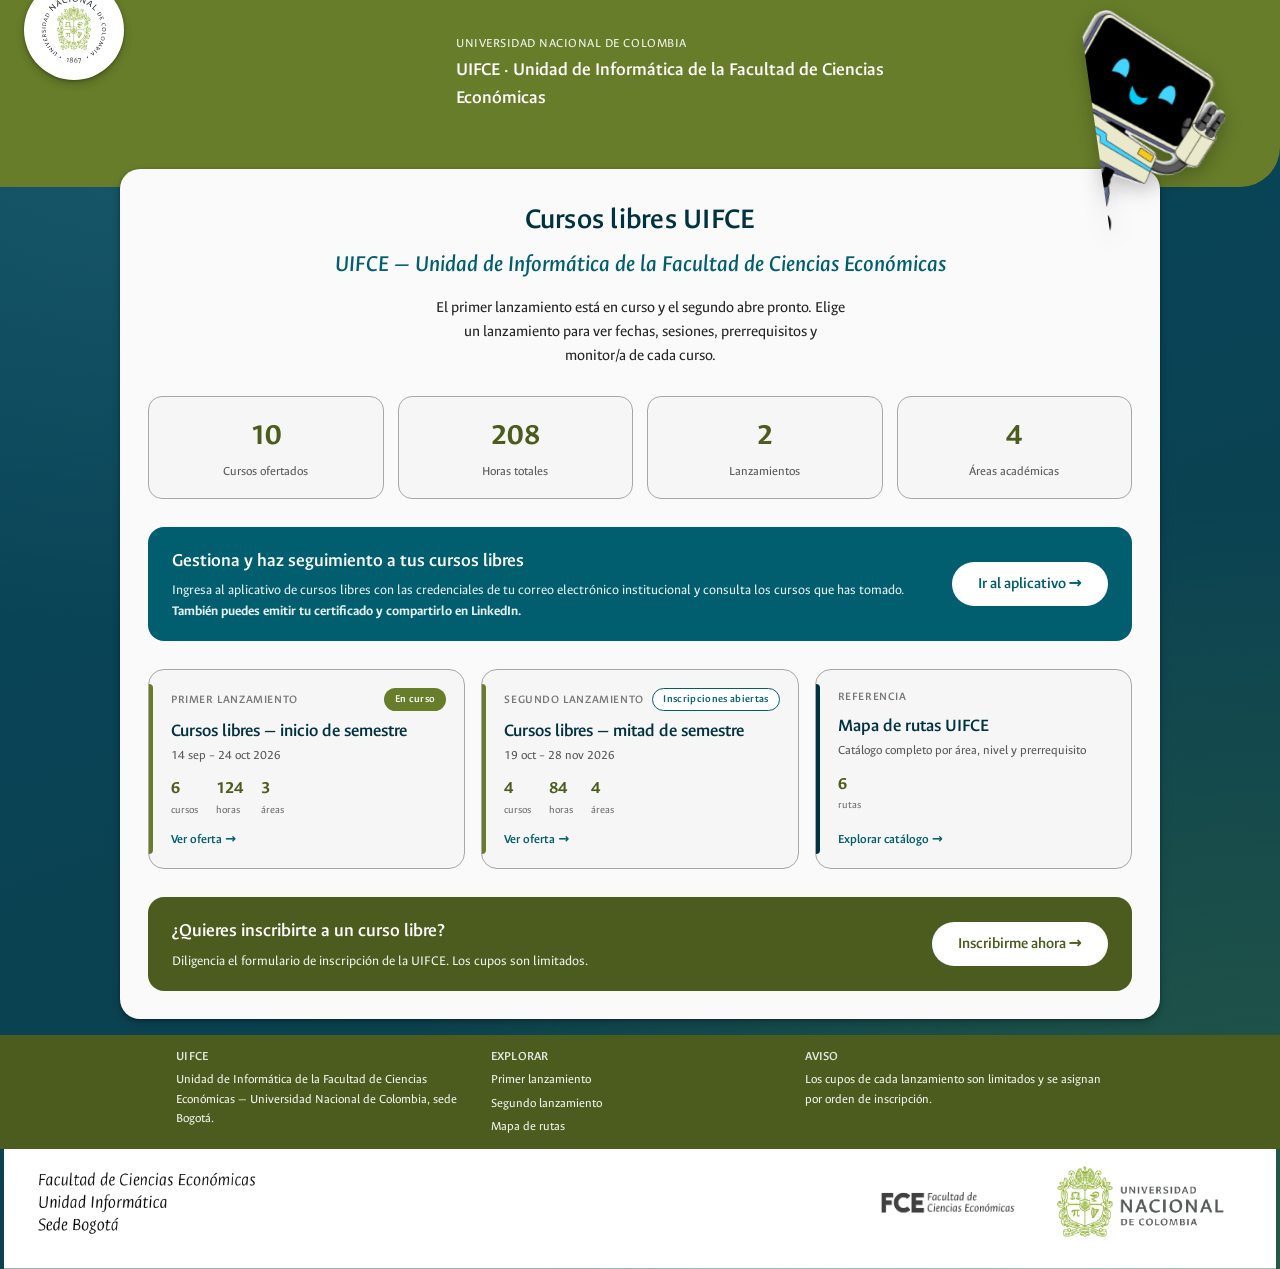
==== index.html @ c72f0cab "Update second launch, add enrollment and app cards, mark first launch in progress - Second launch no" ====
<!DOCTYPE html>
<html lang="es">
<head>
<meta charset="UTF-8">
<meta name="viewport" content="width=device-width, initial-scale=1.0">
<title>Cursos Libres UIFCE</title>
<link rel="preconnect" href="https://fonts.googleapis.com">
<link href="https://fonts.googleapis.com/css2?family=Ancizar+Sans:ital,wght@0,300..700;1,300..700&display=swap" rel="stylesheet">
<link rel="stylesheet" href="acceso.css">
</head>
<body>

<div class="screen">

  <div class="bg-photo" aria-hidden="true"></div>

  <img class="mascot" src="assets/uifcito.png" alt="Uifcito, la mascota de la UIFCE, saludando">

  <div class="header-zone">
    <div class="badge-circle">
      <img src="assets/escudo-unal.png" alt="Escudo de la Universidad Nacional de Colombia">
    </div>
    <header class="header-curve">
      <div class="header-curve-inner">
        <p class="header-kicker">Universidad Nacional de Colombia</p>
        <p class="header-name">UIFCE · Unidad de Informática de la Facultad de Ciencias Económicas</p>
      </div>
    </header>
  </div>

  <main class="card-wrap">
    <section class="card hub-card">

      <div class="hub-intro">
        <h1>Cursos libres UIFCE</h1>
        <p class="subtitle">UIFCE — Unidad de Informática de la Facultad de Ciencias Económicas</p>
        <p class="body-text">
          El primer lanzamiento está en curso y el segundo abre pronto. Elige un lanzamiento para ver
          fechas, sesiones, prerrequisitos y monitor/a de cada curso.
        </p>
      </div>

      <section class="stats-grid" aria-label="Resumen del semestre">
        <div class="stat-tile">
          <span class="n">10</span>
          <span class="l">Cursos ofertados</span>
        </div>
        <div class="stat-tile">
          <span class="n">208</span>
          <span class="l">Horas totales</span>
        </div>
        <div class="stat-tile">
          <span class="n">2</span>
          <span class="l">Lanzamientos</span>
        </div>
        <div class="stat-tile">
          <span class="n">4</span>
          <span class="l">Áreas académicas</span>
        </div>
      </section>

      <aside class="enroll-card app-card" aria-label="Aplicativo de cursos libres">
          <div class="enroll-text">
            <h3>Gestiona y haz seguimiento a tus cursos libres</h3>
            <p>Ingresa al aplicativo de cursos libres con las credenciales de tu correo electrónico institucional y consulta los cursos que has tomado. <strong>También puedes emitir tu certificado y compartirlo en LinkedIn.</strong></p>
          </div>
          <a class="btn-enroll" href="https://fce.unal.edu.co/cursos-libres-uifce/" target="_blank" rel="noopener">Ir al aplicativo →</a>
        </aside>

      <section class="launch-grid" aria-label="Lanzamientos disponibles">

        <a class="launch-card" href="lanzamiento-primer.html">
          <div class="launch-top"><p class="launch-eyebrow">Primer lanzamiento</p><span class="status-pill live">En curso</span></div>
          <h3>Cursos libres — inicio de semestre</h3>
          <p class="launch-dates">14 sep – 24 oct 2026</p>
          <div class="launch-stats">
            <div><span class="n">6</span><span class="l">cursos</span></div>
            <div><span class="n">124</span><span class="l">horas</span></div>
            <div><span class="n">3</span><span class="l">áreas</span></div>
          </div>
          <span class="launch-cta">Ver oferta →</span>
        </a>

        <a class="launch-card" href="lanzamiento-segundo.html">
          <div class="launch-top"><p class="launch-eyebrow">Segundo lanzamiento</p><span class="status-pill open">Inscripciones abiertas</span></div>
          <h3>Cursos libres — mitad de semestre</h3>
          <p class="launch-dates">19 oct – 28 nov 2026</p>
          <div class="launch-stats">
            <div><span class="n">4</span><span class="l">cursos</span></div>
            <div><span class="n">84</span><span class="l">horas</span></div>
            <div><span class="n">4</span><span class="l">áreas</span></div>
          </div>
          <span class="launch-cta">Ver oferta →</span>
        </a>

        <!-- Oculto temporalmente: lanzamiento especial
        <a class="launch-card special" href="lanzamiento-especial.html">
          <p class="launch-eyebrow">Lanzamiento especial</p>
          <h3>Cupos adicionales de Business Intelligence</h3>
          <p class="launch-dates">26 oct – 28 nov 2026</p>
          <div class="launch-stats">
            <div><span class="n">2</span><span class="l">cursos</span></div>
            <div><span class="n">40</span><span class="l">horas</span></div>
            <div><span class="n">1</span><span class="l">área</span></div>
          </div>
          <span class="launch-cta">Ver oferta →</span>
        </a>
        -->

        <a class="launch-card map" href="mapa-rutas.html">
          <p class="launch-eyebrow">Referencia</p>
          <h3>Mapa de rutas UIFCE</h3>
          <p class="launch-dates">Catálogo completo por área, nivel y prerrequisito</p>
          <div class="launch-stats">
            <div><span class="n">6</span><span class="l">rutas</span></div>
          </div>
          <span class="launch-cta">Explorar catálogo →</span>
        </a>

      </section>

      <aside class="enroll-card" aria-label="Inscripción">
          <div class="enroll-text">
            <h3>¿Quieres inscribirte a un curso libre?</h3>
            <p>Diligencia el formulario de inscripción de la UIFCE. Los cupos son limitados.</p>
          </div>
          <a class="btn-enroll" href="https://forms.gle/vDLeweiAX36GD1ck7" target="_blank" rel="noopener">Inscribirme ahora →</a>
        </aside>

    </section>
  </main>

  <footer class="footer-login">
    <div class="footer-inner">
      <div>
        <h3>UIFCE</h3>
        <p>Unidad de Informática de la Facultad de Ciencias Económicas — Universidad Nacional de Colombia, sede Bogotá.</p>
      </div>
      <div>
        <h3>Explorar</h3>
        <ul>
          <li><a href="lanzamiento-primer.html">Primer lanzamiento</a></li>
          <li><a href="lanzamiento-segundo.html">Segundo lanzamiento</a></li>
          <!-- <li><a href="lanzamiento-especial.html">Lanzamiento especial</a></li> -->
          <li><a href="mapa-rutas.html">Mapa de rutas</a></li>
        </ul>
      </div>
      <div>
        <h3>Aviso</h3>
        <p>Los cupos de cada lanzamiento son limitados y se asignan por orden de inscripción.</p>
      </div>
    </div>
  </footer>

  <img class="banner-institucional" src="assets/banner-institucional.svg" alt="UIFCE — Unidad de Informática, Facultad de Ciencias Económicas, Universidad Nacional de Colombia, sede Bogotá">

</div>

</body>
</html>
---- acceso.css ----
/* ============================================================
   UIFCE · Cursos Libres — pantalla de acceso
   Sistema de tokens propio de esta pantalla (deliberadamente
   distinto del resto del sitio): réplica fiel de un lenguaje
   visual de login/landing institucional — olive + teal, tarjeta
   flotante, header curvo, insignia circular, botón píldora.
   ============================================================ */

:root {
  /* Paleta */
  --brand-olive: #677d29;
  --brand-olive-deep: #4c5c1e;
  --text-title: #003241;
  --text-subtitle: #005e6f;
  --overlay-tint: #00566f80;
  --surface-card: #fafafa;
  --surface-page: #f6f6f6;
  --border-muted: #a7a7a7;
  --text-body: #262626;

  /* Semánticos (estado, no marca) */
  --success-1: #19784b;
  --success-2: #36b377;
  --warning-1: #d49d00;
  --warning-2: #f2bf2e;
  --error-1: #aa0c00;
  --error-2: #ff1200;
  --info-1: #016d84;
  --info-2: #2bb4cb;

  --font-brand: "Ancizar Sans", "Inter", system-ui, -apple-system, "Segoe UI", sans-serif;
  --shadow-card: 0 1px 3px rgba(0, 0, 0, 0.3), 0 4px 10px rgba(0, 0, 0, 0.2);
}

* { box-sizing: border-box; }

html, body {
  margin: 0;
  min-height: 100%;
  background: var(--surface-page);
  color: var(--text-body);
  font-family: var(--font-brand);
  font-size: 16px;
  font-weight: 400;
  line-height: 1.5;
}

a { color: var(--text-subtitle); }

:focus-visible {
  outline: 2px solid var(--brand-olive);
  outline-offset: 2px;
}

/* ============================================================
   Lienzo de pantalla completa
   ============================================================ */

.screen {
  position: relative;
  min-height: 100vh;
  display: flex;
  flex-direction: column;
  overflow-x: hidden;
}

/* Fondo fotográfico + overlay de color al 50% de alpha.
   Sustituye por una imagen real de campus con:
   background-image: linear-gradient(var(--overlay-tint), var(--overlay-tint)), url("tu-foto.jpg");
   Mientras tanto, un degradado en la misma paleta simula la
   atmósfera sin usar una fotografía de origen desconocido. */
.bg-photo {
  position: absolute;
  inset: 0;
  z-index: 0;
  background-image:
    linear-gradient(var(--overlay-tint), var(--overlay-tint)),
    radial-gradient(120% 90% at 15% 0%, #3a5f6b 0%, transparent 55%),
    radial-gradient(120% 100% at 100% 100%, var(--brand-olive-deep) 0%, transparent 60%),
    linear-gradient(160deg, #0d3b47 0%, #14303a 45%, #1c2b22 100%);
}

/* ============================================================
   Header curvo
   ============================================================ */

.header-zone {
  position: relative;
  z-index: 1;
}

.header-curve {
  background: var(--brand-olive);
  border-radius: 0 0 40px 0;
  padding: 34px 24px 74px;
  margin-bottom: -34px;
}

.header-curve-inner {
  max-width: 600px;
  margin: 0 auto;
  padding-left: 116px;
}

.header-kicker {
  margin: 0;
  color: #fff;
  font-size: 13px;
  font-weight: 400;
  letter-spacing: 0.04em;
  text-transform: uppercase;
  opacity: 0.9;
}

.header-name {
  margin: 2px 0 0;
  color: #fff;
  font-size: 19px;
  font-weight: 600;
}

.badge-circle {
  position: absolute;
  top: -20px;
  left: 24px;
  z-index: 3;
  width: 100px;
  height: 100px;
  background: #fff;
  border-radius: 50%;
  box-shadow: var(--shadow-card);
  display: flex;
  align-items: center;
  justify-content: center;
}

.badge-circle img {
  width: 76px;
  height: 76px;
  object-fit: contain;
}

/* ============================================================
   Tarjeta central
   ============================================================ */

.card-wrap {
  position: relative;
  z-index: 2;
  flex: 1;
  display: flex;
  align-items: center;
  justify-content: center;
  padding: 16px;
}

.card-stage {
  position: relative;
  width: 100%;
  display: flex;
  justify-content: center;
}

/* Uifcito, la mascota de la UIFCE: saluda anclada al borde derecho
   de la franja superior, fuera de la tarjeta, para no tapar
   información. Se posiciona respecto a .screen (no al viewport),
   así que se desplaza junto con la página en vez de quedar fija
   sobre el contenido al hacer scroll. Solo aparece cuando hay
   espacio de sobra a los lados (escritorio amplio); en
   tablet/móvil, donde la tarjeta ocupa casi todo el ancho, se
   oculta por completo. */
.mascot {
  display: none;
}

@media (min-width: 1024px) {
  .mascot {
    display: block;
    position: absolute;
    top: 4px;
    right: 28px;
    z-index: 3;
    width: 110px;
    height: auto;
    transform: rotate(-8deg);
    filter: drop-shadow(0 6px 10px rgba(0, 0, 0, 0.25));
  }
}

@media (min-width: 1280px) {
  .mascot {
    right: 56px;
    width: 130px;
  }
}

.card {
  width: 100%;
  max-width: 600px;
  background: var(--surface-card);
  border-radius: 20px;
  box-shadow: var(--shadow-card);
  padding: 20px;
  display: flex;
  flex-direction: column;
  align-items: center;
  gap: 12px;
  text-align: center;
}

@media (min-width: 640px) {
  .card { padding: 28px; }
}

.card h1 {
  margin: 0;
  font-size: 30px;
  font-weight: 600;
  letter-spacing: 0.25px;
  color: var(--text-title);
  text-wrap: balance;
}

.card .subtitle {
  margin: -6px 0 0;
  font-size: 24px;
  font-weight: 500;
  font-style: italic;
  color: var(--text-subtitle);
  text-wrap: balance;
}

.card p.body-text {
  margin: 4px 0 0;
  max-width: 46ch;
  font-size: 16px;
  font-weight: 400;
  line-height: 1.5;
  color: var(--text-body);
}

/* ============================================================
   Tarjeta ancha del hub (index) — mismos tokens, más contenido
   ============================================================ */

.card.hub-card {
  max-width: 1040px;
  align-items: stretch;
  gap: 28px;
}

.hub-intro {
  display: flex;
  flex-direction: column;
  align-items: center;
  gap: 10px;
  text-align: center;
}

.stats-grid {
  display: grid;
  grid-template-columns: repeat(4, 1fr);
  gap: 14px;
}

.stat-tile {
  background: var(--surface-page);
  border: 1px solid var(--border-muted);
  border-radius: 14px;
  padding: 16px;
  display: flex;
  flex-direction: column;
  gap: 4px;
}

.stat-tile .n {
  font-size: 1.9rem;
  font-weight: 700;
  letter-spacing: -0.01em;
  color: var(--brand-olive-deep);
}

.stat-tile .l {
  font-size: 13px;
  color: var(--text-body);
  opacity: 0.75;
}

.launch-grid {
  display: grid;
  grid-template-columns: repeat(auto-fit, minmax(230px, 1fr));
  gap: 16px;
}

.launch-card {
  position: relative;
  background: var(--surface-page);
  border: 1px solid var(--border-muted);
  border-radius: 16px;
  padding: 18px 18px 18px 22px;
  display: flex;
  flex-direction: column;
  gap: 8px;
  text-align: left;
  text-decoration: none;
  color: var(--text-body);
  transition: transform 0.15s ease, box-shadow 0.15s ease, border-color 0.15s ease;
}

.launch-card::before {
  content: '';
  position: absolute;
  left: 0;
  top: 14px;
  bottom: 14px;
  width: 4px;
  border-radius: 0 4px 4px 0;
  background: var(--brand-olive);
}

.launch-card.special::before { background: var(--text-subtitle); }
.launch-card.map::before     { background: var(--text-title); }

.launch-card:hover {
  transform: translateY(-2px);
  border-color: var(--brand-olive);
  box-shadow: var(--shadow-card);
}

.launch-card:active {
  transform: translateY(0) scale(0.99);
}

.launch-eyebrow {
  margin: 0;
  font-size: 12px;
  font-weight: 600;
  text-transform: uppercase;
  letter-spacing: 0.05em;
  color: var(--text-body);
  opacity: 0.6;
}

.launch-card h3 {
  margin: 0;
  font-size: 1.15rem;
  font-weight: 600;
  color: var(--text-title);
  line-height: 1.25;
}

.launch-dates {
  margin: -4px 0 0;
  font-size: 13px;
  color: var(--text-body);
  opacity: 0.75;
}

.launch-stats {
  display: flex;
  gap: 18px;
  margin-top: 2px;
}

.launch-stats div {
  display: flex;
  flex-direction: column;
}

.launch-stats .n {
  font-weight: 700;
  font-size: 1.1rem;
  color: var(--brand-olive-deep);
}

.launch-stats .l {
  font-size: 11px;
  color: var(--text-body);
  opacity: 0.65;
}

.launch-cta {
  margin-top: auto;
  padding-top: 4px;
  font-size: 13px;
  font-weight: 600;
  color: var(--text-subtitle);
}

@media (max-width: 640px) {
  .stats-grid { grid-template-columns: repeat(2, 1fr); }
}

/* ============================================================
   Checkbox de términos
   ============================================================ */

.consent {
  width: 100%;
  margin-top: 6px;
  display: flex;
  align-items: flex-start;
  gap: 8px;
  text-align: left;
}

.consent input[type="checkbox"] {
  margin-top: 3px;
  width: 16px;
  height: 16px;
  flex: 0 0 auto;
  accent-color: var(--brand-olive);
}

.consent label {
  font-size: 13px;
  color: var(--text-body);
}

.consent a {
  color: var(--text-subtitle);
  text-decoration: underline;
}

/* ============================================================
   Botón principal (píldora)
   ============================================================ */

.btn-pill {
  margin-top: 4px;
  height: 44px;
  padding: 0 26px;
  display: inline-flex;
  align-items: center;
  justify-content: center;
  gap: 8px;
  background: #fff;
  border: 0.8px solid var(--border-muted);
  border-radius: 999px;
  color: var(--text-body);
  font-family: var(--font-brand);
  font-size: 16px;
  font-weight: 500;
  cursor: pointer;
  transition: border-color 0.15s ease, opacity 0.15s ease, transform 0.1s ease;
}

.btn-pill:hover:not(:disabled) {
  border-color: var(--brand-olive);
}

.btn-pill:active:not(:disabled) {
  transform: scale(0.98);
}

.btn-pill:disabled {
  opacity: 0.5;
  cursor: not-allowed;
}

.btn-pill svg {
  width: 18px;
  height: 18px;
  flex: 0 0 auto;
}

/* ============================================================
   Footer
   ============================================================ */

.footer-login {
  position: relative;
  z-index: 1;
  margin-top: auto;
  background: var(--brand-olive-deep);
  color: #fff;
}

.footer-inner {
  max-width: 960px;
  margin: 0 auto;
  padding: 12px 16px;
  display: grid;
  grid-template-columns: repeat(3, 1fr);
  gap: 16px;
  font-size: 13px;
  font-weight: 400;
}

.footer-inner h3 {
  margin: 0 0 4px;
  font-size: 13px;
  font-weight: 600;
  letter-spacing: 0.02em;
  text-transform: uppercase;
  opacity: 0.85;
}

.footer-inner p,
.footer-inner ul {
  margin: 0;
  opacity: 0.92;
}

.footer-inner ul {
  list-style: none;
  padding: 0;
  display: flex;
  flex-direction: column;
  gap: 4px;
}

.footer-inner a {
  color: #fff;
  text-decoration: none;
}

.footer-inner a:hover {
  text-decoration: underline;
}

/* ============================================================
   Banner institucional
   ============================================================ */

.banner-institucional {
  position: relative;
  z-index: 1;
  display: block;
  width: 100%;
  height: auto;
}

/* ============================================================
   Enlace de regreso
   ============================================================ */

.back-link {
  align-self: flex-start;
  margin: 0;
  font-size: 13px;
}

.back-link a {
  color: var(--text-subtitle);
  text-decoration: none;
  font-weight: 500;
}

.back-link a:hover {
  text-decoration: underline;
}

/* ============================================================
   Filtros (páginas de catálogo)
   ============================================================ */

.toolbar {
  display: flex;
  flex-wrap: wrap;
  gap: 10px;
  width: 100%;
}

.toolbar input[type="search"],
.toolbar select {
  font-family: var(--font-brand);
  font-size: 14px;
  height: 40px;
  padding: 0 14px;
  border: 1px solid var(--border-muted);
  border-radius: 10px;
  background: #fff;
  color: var(--text-body);
}

.toolbar input[type="search"] {
  flex: 1 1 220px;
}

.toolbar select {
  flex: 0 1 190px;
}

.toggle {
  display: flex;
  align-items: center;
  gap: 8px;
  font-size: 13px;
  color: var(--text-body);
  padding: 0 6px;
}

.toggle input {
  width: 16px;
  height: 16px;
  accent-color: var(--brand-olive);
}

.result-count {
  margin: 0;
  width: 100%;
  font-size: 13px;
  color: var(--text-body);
  opacity: 0.7;
}

/* ============================================================
   Cuadrícula de cursos
   ============================================================ */

.course-grid {
  display: grid;
  grid-template-columns: repeat(auto-fill, minmax(280px, 1fr));
  gap: 16px;
  width: 100%;
}

.course-card {
  position: relative;
  background: var(--surface-page);
  border: 1px solid var(--border-muted);
  border-radius: 16px;
  padding: 18px 18px 18px 22px;
  display: flex;
  flex-direction: column;
  gap: 10px;
  text-align: left;
}

.course-card::before {
  content: '';
  position: absolute;
  left: 0;
  top: 14px;
  bottom: 14px;
  width: 4px;
  border-radius: 0 4px 4px 0;
  background: var(--brand-olive);
}

.course-card[data-area="Programación y Ciencia de Datos"]::before { background: var(--error-1); }
.course-card[data-area="Sistemas Empresariales y Contables"]::before { background: var(--info-1); }
.course-card[data-area="Base de Datos"]::before { background: var(--warning-1); }

.card-eyebrow {
  margin: 0;
  display: flex;
  flex-wrap: wrap;
  gap: 6px;
  align-items: center;
}

.area-tag,
.level-tag {
  display: inline-flex;
  align-items: center;
  font-size: 11px;
  font-weight: 600;
  letter-spacing: 0.01em;
  padding: 3px 10px;
  border-radius: 999px;
  border: 1px solid transparent;
}

.area-tag {
  background: var(--brand-olive);
  color: #fff;
}

.area-prog { background: var(--error-1); color: #fff; }
.area-sys  { background: var(--info-1); color: #fff; }
.area-db   { background: var(--warning-1); color: var(--text-body); }

.level-tag {
  color: var(--text-body);
  opacity: 0.75;
  border-color: var(--border-muted);
  background: transparent;
}

.card-title {
  margin: 0;
  font-size: 1.15rem;
  font-weight: 600;
  color: var(--text-title);
  line-height: 1.3;
}

.card-mode {
  margin: -6px 0 0;
  font-size: 13px;
  color: var(--text-body);
  opacity: 0.65;
  min-height: 1.1em;
}

.card-code {
  align-self: flex-start;
  font-size: 12px;
  font-weight: 600;
  background: transparent;
  border: 1px solid var(--border-muted);
  padding: 2px 9px;
  border-radius: 999px;
  color: var(--text-body);
  opacity: 0.8;
}

.card-meta {
  margin: 4px 0 0;
  padding-top: 12px;
  border-top: 1px solid var(--border-muted);
  display: flex;
  flex-direction: column;
  gap: 7px;
}

.card-meta > div {
  display: flex;
  justify-content: space-between;
  gap: 12px;
  font-size: 13px;
}

.card-meta dt {
  color: var(--text-body);
  opacity: 0.6;
  font-size: 11px;
  text-transform: uppercase;
  letter-spacing: 0.03em;
  flex: 0 0 auto;
  padding-top: 1px;
}

.card-meta dd {
  margin: 0;
  text-align: right;
  font-weight: 500;
  color: var(--text-body);
}

.card-meta dd.mono {
  font-variant-numeric: tabular-nums;
}

.card-meta .meta-stack {
  flex-direction: column;
  align-items: flex-start;
  gap: 4px;
}

.card-meta .meta-stack dd {
  text-align: left;
}

.no-results {
  width: 100%;
  margin: 0;
  padding: 24px;
  text-align: center;
  color: var(--text-body);
  opacity: 0.75;
  background: var(--surface-page);
  border: 1px solid var(--border-muted);
  border-radius: 16px;
}

/* ============================================================
   Mapa de rutas
   ============================================================ */

.track-grid {
  display: grid;
  grid-template-columns: repeat(auto-fit, minmax(260px, 1fr));
  gap: 16px;
  width: 100%;
}

.track {
  background: var(--surface-page);
  border: 1px solid var(--border-muted);
  border-radius: 16px;
  padding: 16px 18px;
  text-align: left;
}

.track-name {
  font-weight: 700;
  font-size: 14px;
  color: var(--text-title);
  margin: 0 0 12px;
  padding-bottom: 10px;
  border-bottom: 2px solid var(--border-muted);
}

.track-bi    { border-bottom-color: var(--brand-olive); }
.track-prog  { border-bottom-color: var(--error-1); }
.track-sys   { border-bottom-color: var(--info-1); }
.track-db    { border-bottom-color: var(--warning-1); }
.track-other { border-bottom-color: var(--border-muted); }

.track-levels {
  display: flex;
  flex-direction: column;
  gap: 10px;
}

.track-level-label {
  display: block;
  font-size: 11px;
  text-transform: uppercase;
  letter-spacing: 0.05em;
  color: var(--text-body);
  opacity: 0.6;
  margin-bottom: 3px;
}

.track-level ul {
  margin: 0;
  padding: 0;
  list-style: none;
  display: flex;
  flex-direction: column;
  gap: 3px;
}

.track-level li {
  font-size: 13px;
  color: var(--text-body);
}

.track-empty {
  opacity: 0.5;
}

.map-note {
  margin: 0;
  width: 100%;
  font-size: 13px;
  color: var(--text-body);
  opacity: 0.75;
  text-align: left;
}

/* ============================================================
   Responsive
   ============================================================ */

@media (max-width: 640px) {
  .footer-inner {
    grid-template-columns: 1fr;
  }

  .header-curve-inner {
    padding-left: 0;
    padding-top: 56px;
  }
}

/* ============================================================
   Estado de lanzamiento y tarjeta de inscripción
   ============================================================ */

.launch-top {
  display: flex;
  align-items: center;
  justify-content: space-between;
  gap: 8px;
}

.status-pill {
  display: inline-block;
  padding: 2px 10px;
  border-radius: 999px;
  font-size: 11px;
  font-weight: 600;
  letter-spacing: 0.03em;
  white-space: nowrap;
  border: 1px solid transparent;
}

.status-pill.live {
  background: var(--brand-olive);
  color: #fff;
}

.status-pill.open {
  background: #fff;
  color: var(--text-subtitle);
  border-color: var(--text-subtitle);
}

.hub-intro .status-pill {
  margin-top: 4px;
  font-size: 12px;
  padding: 3px 12px;
}

.enroll-card {
  width: 100%;
  display: flex;
  align-items: center;
  justify-content: space-between;
  flex-wrap: wrap;
  gap: 16px;
  padding: 20px 24px;
  border-radius: 16px;
  background: var(--brand-olive-deep);
  color: #fff;
  text-align: left;
}

.enroll-card .enroll-text {
  flex: 1 1 280px;
}

.enroll-card h3 {
  margin: 0 0 4px;
  font-size: 1.2rem;
  font-weight: 600;
  color: #fff;
}

.enroll-card p {
  margin: 0;
  font-size: 14px;
  opacity: 0.9;
}

.btn-enroll {
  height: 44px;
  padding: 0 26px;
  display: inline-flex;
  align-items: center;
  justify-content: center;
  background: #fff;
  border-radius: 999px;
  color: var(--brand-olive-deep);
  font-size: 16px;
  font-weight: 600;
  text-decoration: none;
  transition: transform 0.1s ease, box-shadow 0.15s ease;
}

.btn-enroll:hover {
  box-shadow: 0 2px 10px rgba(0, 0, 0, 0.25);
}

.btn-enroll:active {
  transform: scale(0.98);
}

.btn-enroll:focus-visible {
  outline: 2px solid #fff;
  outline-offset: 3px;
}

.new-tag {
  display: inline-flex;
  align-items: center;
  font-size: 11px;
  font-weight: 700;
  letter-spacing: 0.02em;
  padding: 3px 10px;
  border-radius: 999px;
  background: var(--brand-olive-deep);
  color: #fff;
}

/* Tarjeta del aplicativo de cursos libres (titila para llamar la atención) */
.enroll-card.app-card {
  background: var(--text-subtitle);
  animation: app-card-blink 1.6s ease-in-out infinite;
}

.enroll-card.app-card .btn-enroll {
  color: var(--text-subtitle);
  animation: app-btn-blink 1.6s ease-in-out infinite;
}

@keyframes app-card-blink {
  0%, 100% { box-shadow: 0 0 0 0 rgba(0, 94, 111, 0.55); filter: brightness(1); }
  50%      { box-shadow: 0 0 0 12px rgba(0, 94, 111, 0); filter: brightness(1.22); }
}

@keyframes app-btn-blink {
  0%, 100% { transform: scale(1); }
  50%      { transform: scale(1.06); }
}

@media (prefers-reduced-motion: reduce) {
  .enroll-card.app-card,
  .enroll-card.app-card .btn-enroll {
    animation: none;
  }
}
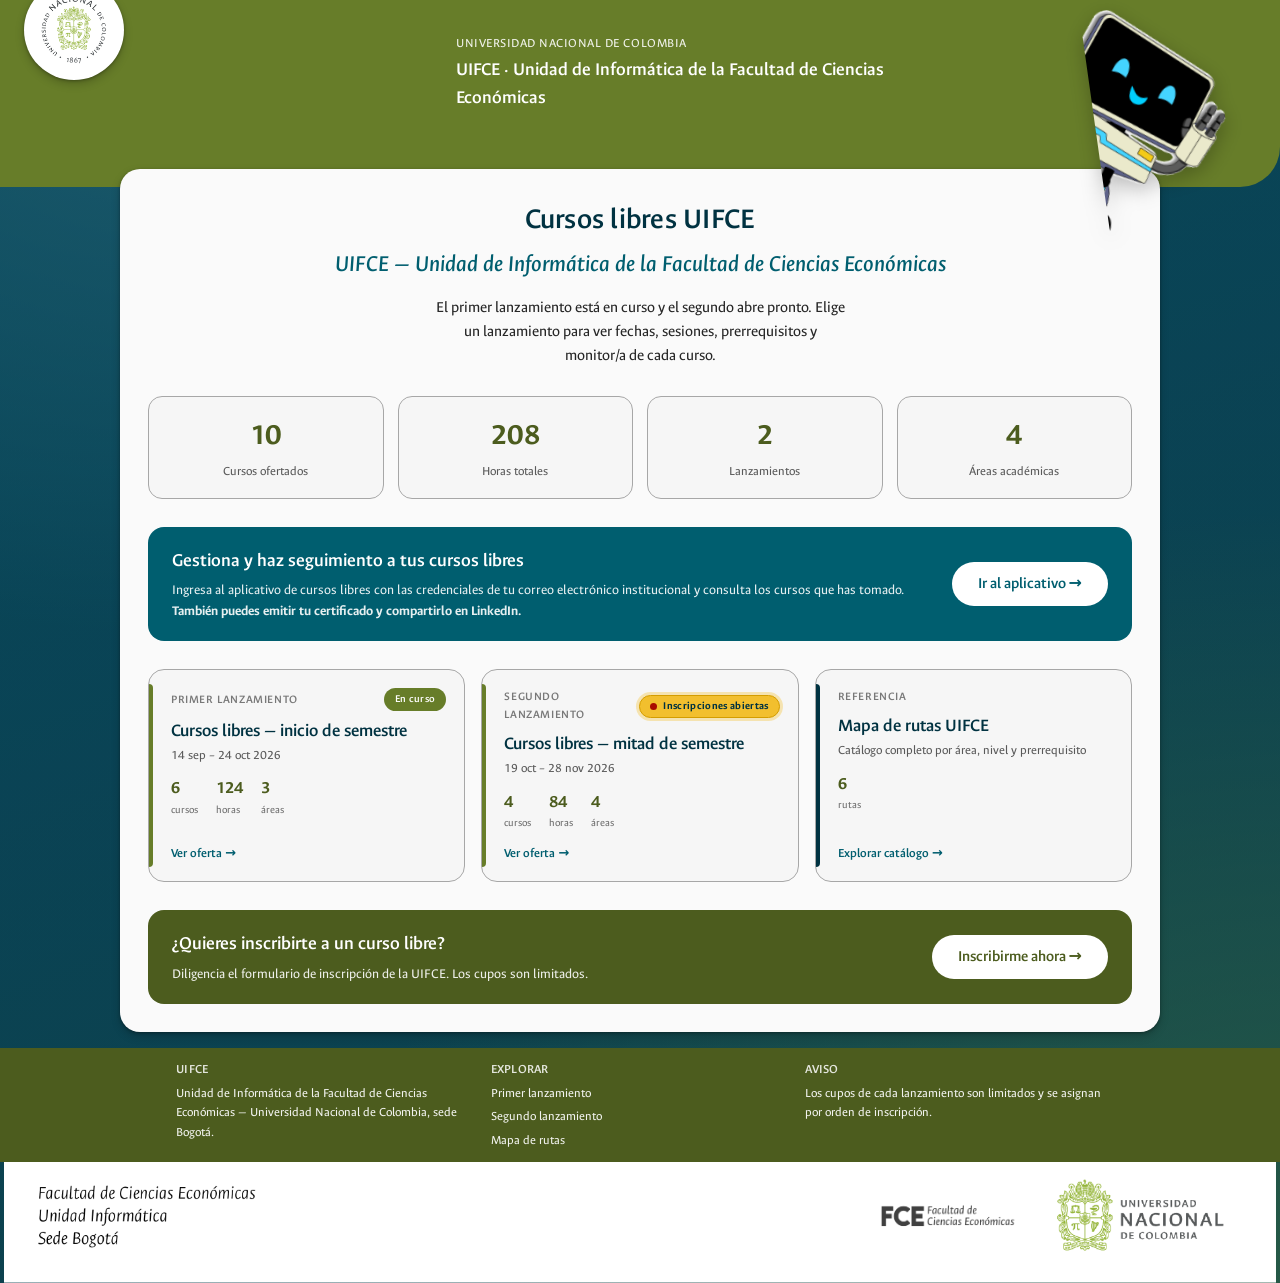
==== commit d97ac97a: "Make action cards fully clickable and highlight 'Inscripciones abiertas' Co-Authored-By: Claude Sonn" ====
--- a/index.html
+++ b/index.html
@@ -59,13 +59,13 @@
         </div>
       </section>
 
-      <aside class="enroll-card app-card" aria-label="Aplicativo de cursos libres">
+      <a class="enroll-card app-card" href="https://fce.unal.edu.co/cursos-libres-uifce/" target="_blank" rel="noopener">
           <div class="enroll-text">
             <h3>Gestiona y haz seguimiento a tus cursos libres</h3>
             <p>Ingresa al aplicativo de cursos libres con las credenciales de tu correo electrónico institucional y consulta los cursos que has tomado. <strong>También puedes emitir tu certificado y compartirlo en LinkedIn.</strong></p>
           </div>
-          <a class="btn-enroll" href="https://fce.unal.edu.co/cursos-libres-uifce/" target="_blank" rel="noopener">Ir al aplicativo →</a>
-        </aside>
+          <span class="btn-enroll">Ir al aplicativo →</span>
+        </a>
 
       <section class="launch-grid" aria-label="Lanzamientos disponibles">
 
@@ -119,13 +119,13 @@
 
       </section>
 
-      <aside class="enroll-card" aria-label="Inscripción">
+      <a class="enroll-card" href="https://forms.gle/vDLeweiAX36GD1ck7" target="_blank" rel="noopener">
           <div class="enroll-text">
             <h3>¿Quieres inscribirte a un curso libre?</h3>
             <p>Diligencia el formulario de inscripción de la UIFCE. Los cupos son limitados.</p>
           </div>
-          <a class="btn-enroll" href="https://forms.gle/vDLeweiAX36GD1ck7" target="_blank" rel="noopener">Inscribirme ahora →</a>
-        </aside>
+          <span class="btn-enroll">Inscribirme ahora →</span>
+        </a>
 
     </section>
   </main>
--- a/acceso.css
+++ b/acceso.css
@@ -995,3 +995,59 @@
     animation: none;
   }
 }
+
+/* Tarjetas de acción completamente clicables */
+a.enroll-card {
+  text-decoration: none;
+  cursor: pointer;
+  transition: transform 0.15s ease, box-shadow 0.15s ease;
+}
+
+a.enroll-card:hover {
+  transform: translateY(-2px);
+  box-shadow: var(--shadow-card);
+}
+
+a.enroll-card:hover .btn-enroll {
+  box-shadow: 0 2px 10px rgba(0, 0, 0, 0.25);
+}
+
+a.enroll-card:focus-visible {
+  outline: 3px solid var(--brand-olive);
+  outline-offset: 3px;
+}
+
+/* "Inscripciones abiertas": más protagonismo */
+.status-pill.open {
+  display: inline-flex;
+  align-items: center;
+  gap: 6px;
+  background: var(--warning-2);
+  color: var(--text-title);
+  border-color: var(--warning-1);
+  font-weight: 700;
+  box-shadow: 0 0 0 3px rgba(242, 191, 46, 0.35);
+}
+
+.status-pill.open::before {
+  content: '';
+  width: 7px;
+  height: 7px;
+  border-radius: 50%;
+  background: var(--error-1);
+  animation: open-dot 1.2s ease-in-out infinite;
+}
+
+.hub-intro .status-pill.open {
+  font-size: 14px;
+  padding: 5px 16px;
+}
+
+@keyframes open-dot {
+  0%, 100% { opacity: 1; transform: scale(1); }
+  50%      { opacity: 0.35; transform: scale(0.7); }
+}
+
+@media (prefers-reduced-motion: reduce) {
+  .status-pill.open::before { animation: none; }
+}
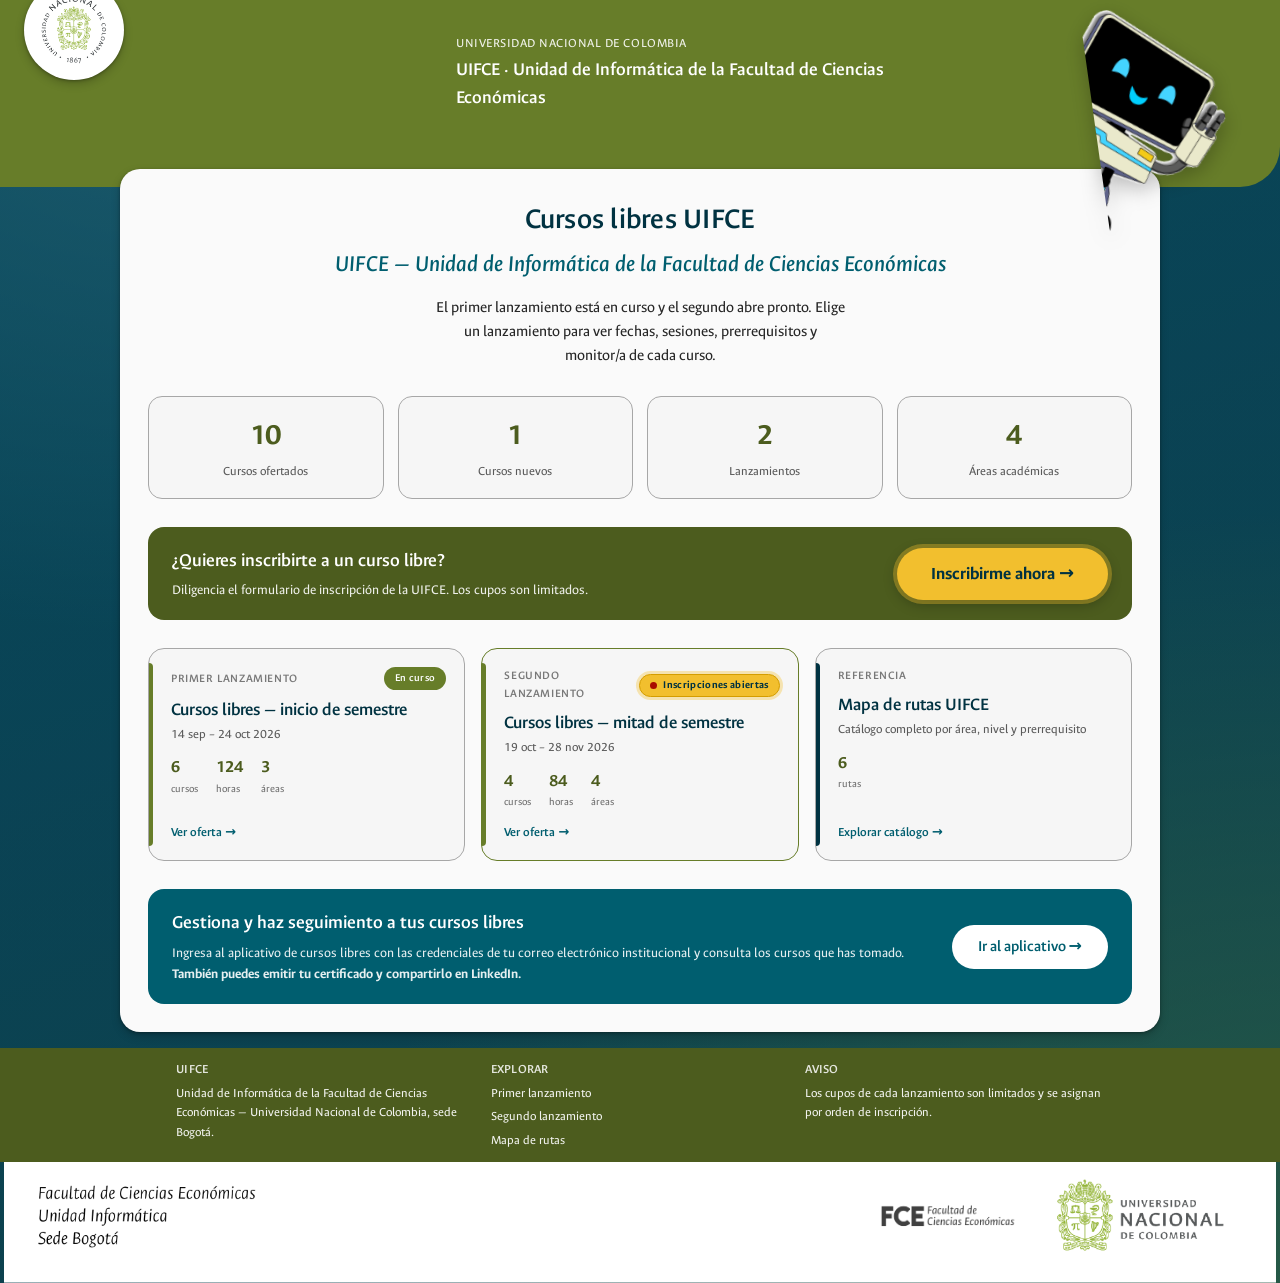
==== commit 0b6e294a: "Reorder action cards, emphasize enroll button, move blink to second launch card - Enrollment card no" ====
--- a/index.html
+++ b/index.html
@@ -45,9 +45,10 @@
           <span class="n">10</span>
           <span class="l">Cursos ofertados</span>
         </div>
+        <!-- Temporal: antes "Horas totales" (208) -->
         <div class="stat-tile">
-          <span class="n">208</span>
-          <span class="l">Horas totales</span>
+          <span class="n">1</span>
+          <span class="l">Cursos nuevos</span>
         </div>
         <div class="stat-tile">
           <span class="n">2</span>
@@ -59,12 +60,12 @@
         </div>
       </section>
 
-      <a class="enroll-card app-card" href="https://fce.unal.edu.co/cursos-libres-uifce/" target="_blank" rel="noopener">
+      <a class="enroll-card" href="https://forms.gle/vDLeweiAX36GD1ck7" target="_blank" rel="noopener">
           <div class="enroll-text">
-            <h3>Gestiona y haz seguimiento a tus cursos libres</h3>
-            <p>Ingresa al aplicativo de cursos libres con las credenciales de tu correo electrónico institucional y consulta los cursos que has tomado. <strong>También puedes emitir tu certificado y compartirlo en LinkedIn.</strong></p>
+            <h3>¿Quieres inscribirte a un curso libre?</h3>
+            <p>Diligencia el formulario de inscripción de la UIFCE. Los cupos son limitados.</p>
           </div>
-          <span class="btn-enroll">Ir al aplicativo →</span>
+          <span class="btn-enroll">Inscribirme ahora →</span>
         </a>
 
       <section class="launch-grid" aria-label="Lanzamientos disponibles">
@@ -81,7 +82,7 @@
           <span class="launch-cta">Ver oferta →</span>
         </a>
 
-        <a class="launch-card" href="lanzamiento-segundo.html">
+        <a class="launch-card blink" href="lanzamiento-segundo.html">
           <div class="launch-top"><p class="launch-eyebrow">Segundo lanzamiento</p><span class="status-pill open">Inscripciones abiertas</span></div>
           <h3>Cursos libres — mitad de semestre</h3>
           <p class="launch-dates">19 oct – 28 nov 2026</p>
@@ -119,12 +120,12 @@
 
       </section>
 
-      <a class="enroll-card" href="https://forms.gle/vDLeweiAX36GD1ck7" target="_blank" rel="noopener">
+      <a class="enroll-card app-card" href="https://fce.unal.edu.co/cursos-libres-uifce/" target="_blank" rel="noopener">
           <div class="enroll-text">
-            <h3>¿Quieres inscribirte a un curso libre?</h3>
-            <p>Diligencia el formulario de inscripción de la UIFCE. Los cupos son limitados.</p>
+            <h3>Gestiona y haz seguimiento a tus cursos libres</h3>
+            <p>Ingresa al aplicativo de cursos libres con las credenciales de tu correo electrónico institucional y consulta los cursos que has tomado. <strong>También puedes emitir tu certificado y compartirlo en LinkedIn.</strong></p>
           </div>
-          <span class="btn-enroll">Inscribirme ahora →</span>
+          <span class="btn-enroll">Ir al aplicativo →</span>
         </a>
 
     </section>
--- a/acceso.css
+++ b/acceso.css
@@ -971,30 +971,40 @@
 /* Tarjeta del aplicativo de cursos libres (titila para llamar la atención) */
 .enroll-card.app-card {
   background: var(--text-subtitle);
-  animation: app-card-blink 1.6s ease-in-out infinite;
 }
 
 .enroll-card.app-card .btn-enroll {
   color: var(--text-subtitle);
-  animation: app-btn-blink 1.6s ease-in-out infinite;
-}
-
-@keyframes app-card-blink {
-  0%, 100% { box-shadow: 0 0 0 0 rgba(0, 94, 111, 0.55); filter: brightness(1); }
-  50%      { box-shadow: 0 0 0 12px rgba(0, 94, 111, 0); filter: brightness(1.22); }
-}
-
-@keyframes app-btn-blink {
-  0%, 100% { transform: scale(1); }
-  50%      { transform: scale(1.06); }
+}
+
+/* Tarjeta del segundo lanzamiento: titila para llamar la atención */
+.launch-card.blink {
+  border-color: var(--brand-olive);
+  animation: launch-card-blink 1.6s ease-in-out infinite;
+}
+
+.launch-card.blink .launch-cta {
+  transform-origin: left center;
+  animation: launch-cta-blink 1.6s ease-in-out infinite;
+}
+
+@keyframes launch-card-blink {
+  0%, 100% { box-shadow: 0 0 0 0 rgba(103, 125, 41, 0.6); }
+  50%      { box-shadow: 0 0 0 12px rgba(103, 125, 41, 0); }
+}
+
+@keyframes launch-cta-blink {
+  0%, 100% { opacity: 1; transform: scale(1); }
+  50%      { opacity: 0.45; transform: scale(1.1); }
 }
 
 @media (prefers-reduced-motion: reduce) {
-  .enroll-card.app-card,
-  .enroll-card.app-card .btn-enroll {
+  .launch-card.blink,
+  .launch-card.blink .launch-cta {
     animation: none;
   }
 }
+
 
 /* Tarjetas de acción completamente clicables */
 a.enroll-card {
@@ -1051,3 +1061,28 @@
 @media (prefers-reduced-motion: reduce) {
   .status-pill.open::before { animation: none; }
 }
+
+/* Botón "Inscribirme ahora": máximo énfasis */
+.enroll-card:not(.app-card) .btn-enroll {
+  height: 52px;
+  padding: 0 34px;
+  font-size: 18px;
+  font-weight: 700;
+  background: var(--warning-2);
+  color: var(--text-title);
+  box-shadow: 0 0 0 4px rgba(242, 191, 46, 0.35), 0 4px 14px rgba(0, 0, 0, 0.3);
+  animation: enroll-btn-pulse 1.8s ease-in-out infinite;
+}
+
+a.enroll-card:not(.app-card):hover .btn-enroll {
+  background: #ffd24d;
+}
+
+@keyframes enroll-btn-pulse {
+  0%, 100% { transform: scale(1); }
+  50%      { transform: scale(1.05); }
+}
+
+@media (prefers-reduced-motion: reduce) {
+  .enroll-card:not(.app-card) .btn-enroll { animation: none; }
+}
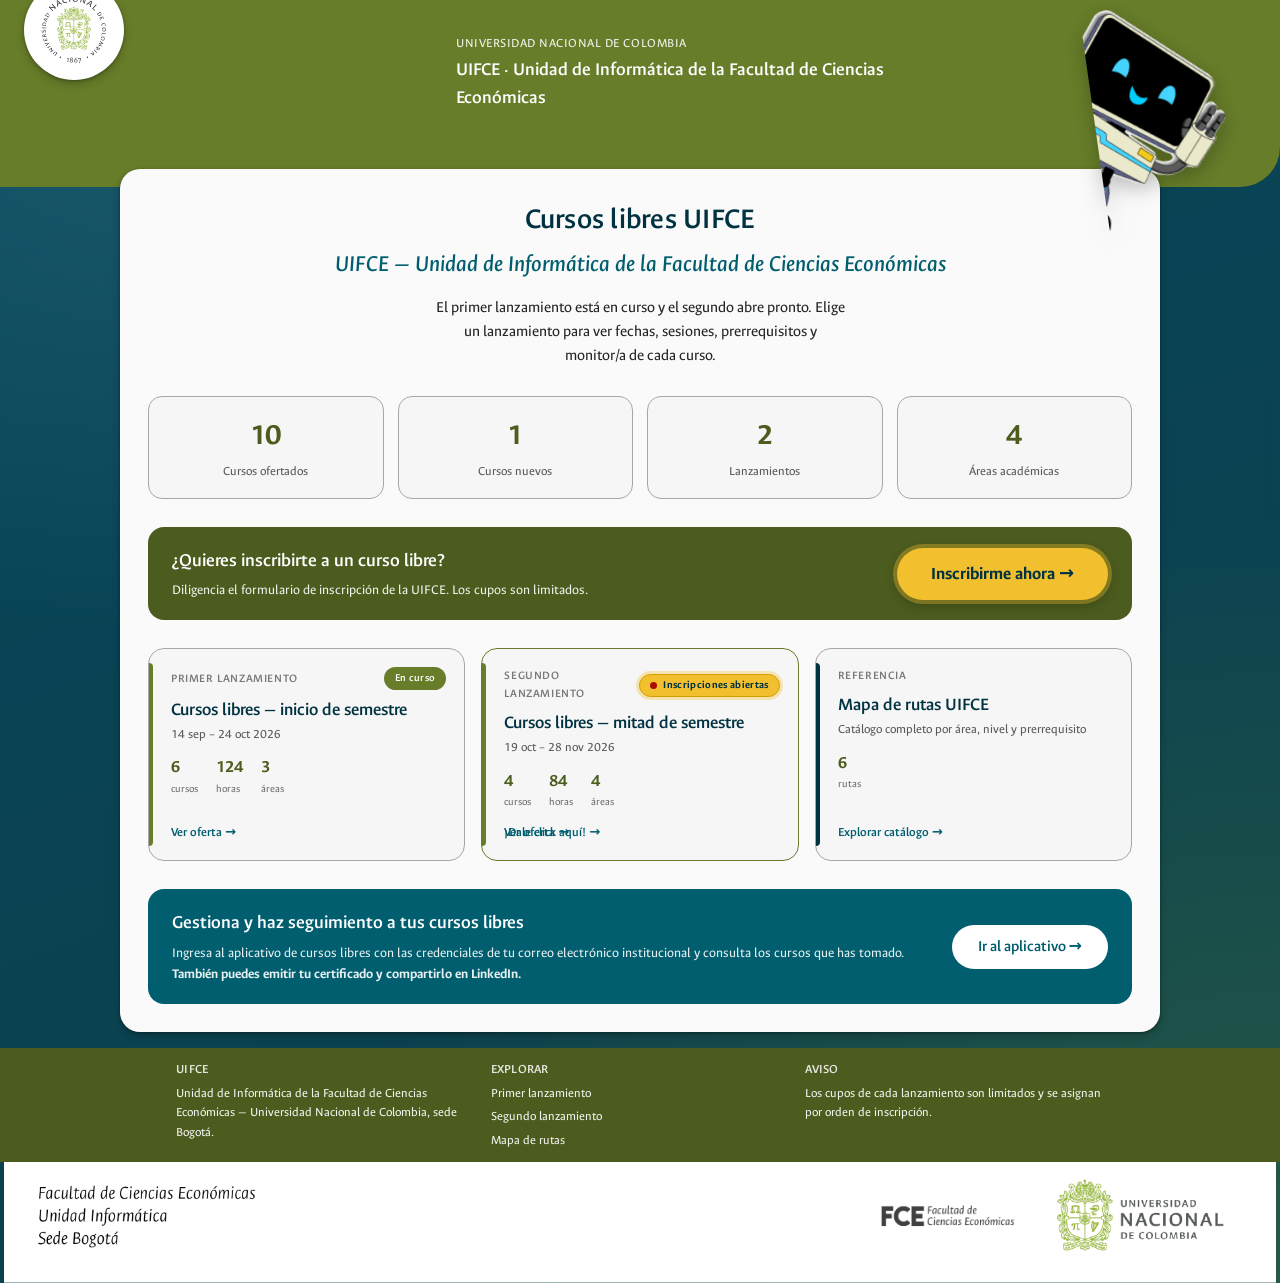
==== commit 6096ebcc: "Alternate second launch CTA text with a click prompt Co-Authored-By: Claude Sonnet 5.5 <noreply@anth" ====
--- a/index.html
+++ b/index.html
@@ -91,7 +91,7 @@
             <div><span class="n">84</span><span class="l">horas</span></div>
             <div><span class="n">4</span><span class="l">áreas</span></div>
           </div>
-          <span class="launch-cta">Ver oferta →</span>
+          <span class="launch-cta alt"><span class="cta-a">Ver oferta →</span><span class="cta-b" aria-hidden="true">¡Dale click aquí! →</span></span>
         </a>
 
         <!-- Oculto temporalmente: lanzamiento especial
--- a/acceso.css
+++ b/acceso.css
@@ -983,26 +983,43 @@
   animation: launch-card-blink 1.6s ease-in-out infinite;
 }
 
-.launch-card.blink .launch-cta {
-  transform-origin: left center;
-  animation: launch-cta-blink 1.6s ease-in-out infinite;
-}
+.launch-card.blink .launch-cta.alt {
+  display: grid;
+}
+
+/* Dos textos que se alternan en la misma posición */
+.launch-cta.alt > span {
+  grid-area: 1 / 1;
+}
+
+.launch-cta.alt .cta-a { animation: cta-text-a 3.2s ease-in-out infinite; }
+.launch-cta.alt .cta-b { animation: cta-text-b 3.2s ease-in-out infinite; }
 
 @keyframes launch-card-blink {
   0%, 100% { box-shadow: 0 0 0 0 rgba(103, 125, 41, 0.6); }
   50%      { box-shadow: 0 0 0 12px rgba(103, 125, 41, 0); }
 }
 
-@keyframes launch-cta-blink {
-  0%, 100% { opacity: 1; transform: scale(1); }
-  50%      { opacity: 0.45; transform: scale(1.1); }
+@keyframes cta-text-a {
+  0%, 40%   { opacity: 1; }
+  50%, 90%  { opacity: 0; }
+  100%      { opacity: 1; }
+}
+
+@keyframes cta-text-b {
+  0%, 40%   { opacity: 0; }
+  50%, 90%  { opacity: 1; }
+  100%      { opacity: 0; }
 }
 
 @media (prefers-reduced-motion: reduce) {
   .launch-card.blink,
-  .launch-card.blink .launch-cta {
+  .launch-cta.alt .cta-a,
+  .launch-cta.alt .cta-b {
     animation: none;
   }
+
+  .launch-cta.alt .cta-b { display: none; }
 }
 
 
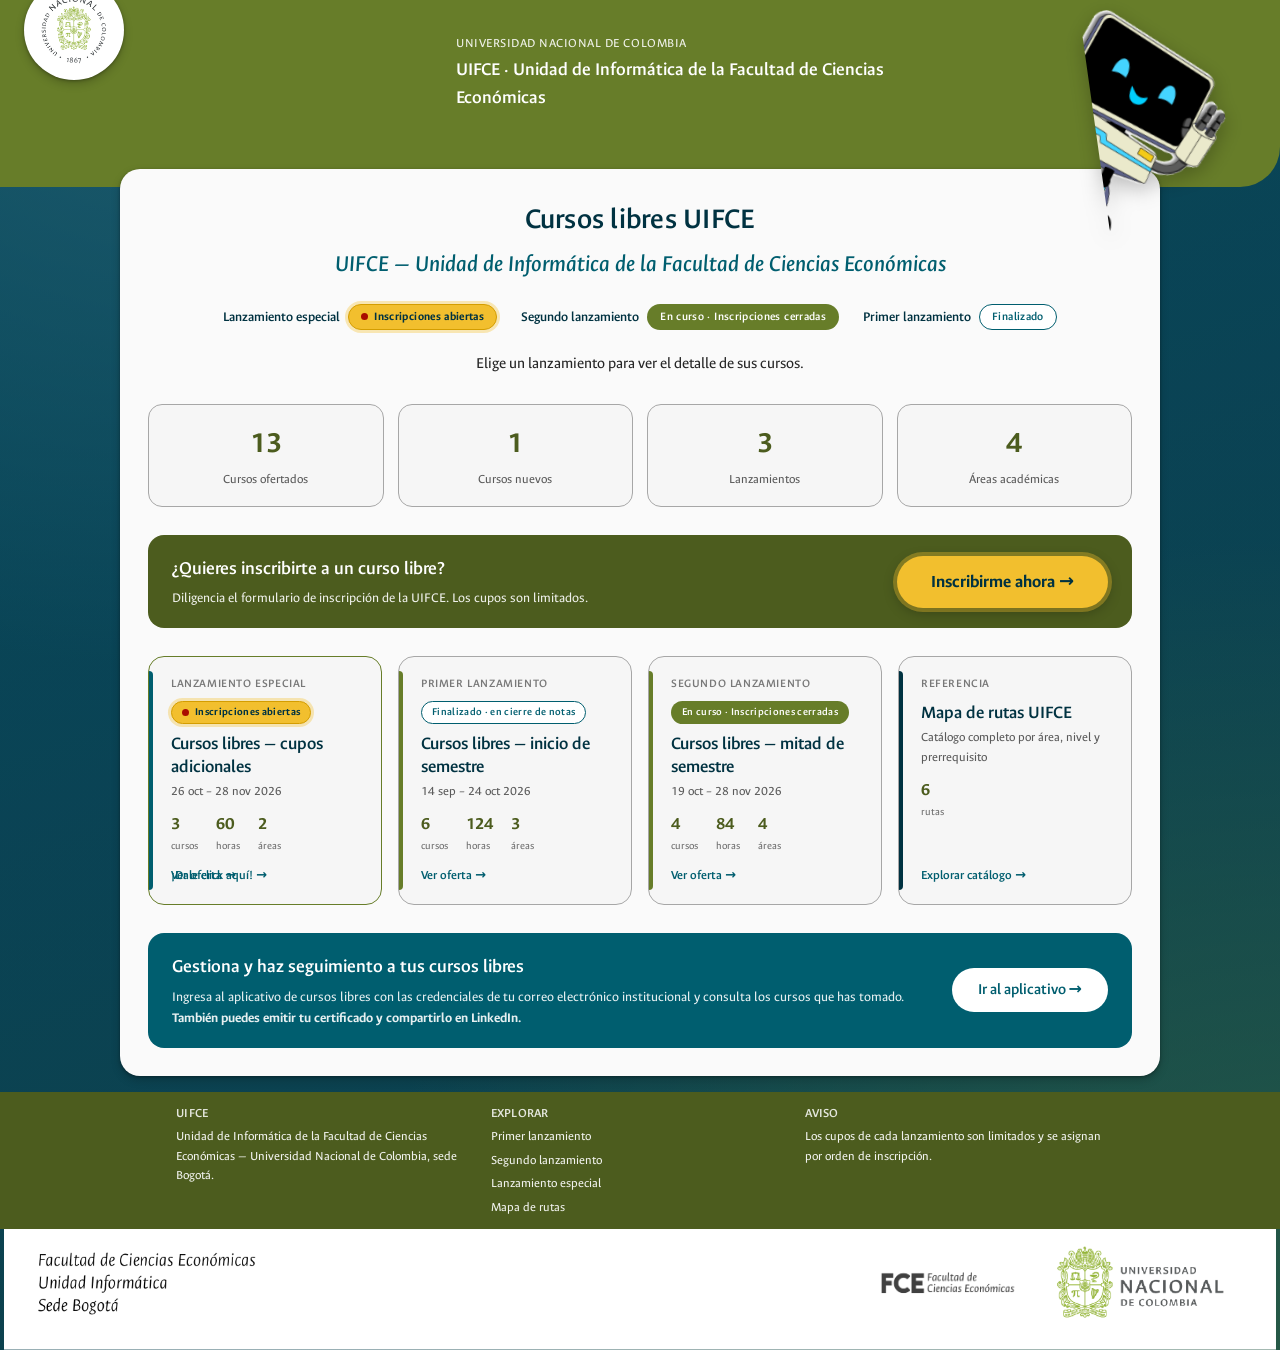
==== commit 49f8f4fe: "Update launch statuses, rebuild special launch, new enrollment form - First launch: finished, in gra" ====
--- a/index.html
+++ b/index.html
@@ -34,15 +34,17 @@
       <div class="hub-intro">
         <h1>Cursos libres UIFCE</h1>
         <p class="subtitle">UIFCE — Unidad de Informática de la Facultad de Ciencias Económicas</p>
-        <p class="body-text">
-          El primer lanzamiento está en curso y el segundo abre pronto. Elige un lanzamiento para ver
-          fechas, sesiones, prerrequisitos y monitor/a de cada curso.
-        </p>
+        <ul class="status-legend" aria-label="Estado de los lanzamientos">
+          <li><span>Lanzamiento especial</span><span class="status-pill open">Inscripciones abiertas</span></li>
+          <li><span>Segundo lanzamiento</span><span class="status-pill live">En curso · Inscripciones cerradas</span></li>
+          <li><span>Primer lanzamiento</span><span class="status-pill done">Finalizado</span></li>
+        </ul>
+        <p class="body-text">Elige un lanzamiento para ver el detalle de sus cursos.</p>
       </div>
 
       <section class="stats-grid" aria-label="Resumen del semestre">
         <div class="stat-tile">
-          <span class="n">10</span>
+          <span class="n">13</span>
           <span class="l">Cursos ofertados</span>
         </div>
         <!-- Temporal: antes "Horas totales" (208) -->
@@ -51,7 +53,7 @@
           <span class="l">Cursos nuevos</span>
         </div>
         <div class="stat-tile">
-          <span class="n">2</span>
+          <span class="n">3</span>
           <span class="l">Lanzamientos</span>
         </div>
         <div class="stat-tile">
@@ -60,7 +62,7 @@
         </div>
       </section>
 
-      <a class="enroll-card" href="https://forms.gle/vDLeweiAX36GD1ck7" target="_blank" rel="noopener">
+      <a class="enroll-card" href="https://forms.gle/dj4WrGdUgBkbqDRr7" target="_blank" rel="noopener">
           <div class="enroll-text">
             <h3>¿Quieres inscribirte a un curso libre?</h3>
             <p>Diligencia el formulario de inscripción de la UIFCE. Los cupos son limitados.</p>
@@ -70,8 +72,20 @@
 
       <section class="launch-grid" aria-label="Lanzamientos disponibles">
 
+        <a class="launch-card special blink" href="lanzamiento-especial.html">
+          <div class="launch-top"><p class="launch-eyebrow">Lanzamiento especial</p><span class="status-pill open">Inscripciones abiertas</span></div>
+          <h3>Cursos libres — cupos adicionales</h3>
+          <p class="launch-dates">26 oct – 28 nov 2026</p>
+          <div class="launch-stats">
+            <div><span class="n">3</span><span class="l">cursos</span></div>
+            <div><span class="n">60</span><span class="l">horas</span></div>
+            <div><span class="n">2</span><span class="l">áreas</span></div>
+          </div>
+          <span class="launch-cta alt"><span class="cta-a">Ver oferta →</span><span class="cta-b" aria-hidden="true">¡Dale click aquí! →</span></span>
+        </a>
+
         <a class="launch-card" href="lanzamiento-primer.html">
-          <div class="launch-top"><p class="launch-eyebrow">Primer lanzamiento</p><span class="status-pill live">En curso</span></div>
+          <div class="launch-top"><p class="launch-eyebrow">Primer lanzamiento</p><span class="status-pill done">Finalizado · en cierre de notas</span></div>
           <h3>Cursos libres — inicio de semestre</h3>
           <p class="launch-dates">14 sep – 24 oct 2026</p>
           <div class="launch-stats">
@@ -82,8 +96,8 @@
           <span class="launch-cta">Ver oferta →</span>
         </a>
 
-        <a class="launch-card blink" href="lanzamiento-segundo.html">
-          <div class="launch-top"><p class="launch-eyebrow">Segundo lanzamiento</p><span class="status-pill open">Inscripciones abiertas</span></div>
+        <a class="launch-card" href="lanzamiento-segundo.html">
+          <div class="launch-top"><p class="launch-eyebrow">Segundo lanzamiento</p><span class="status-pill live">En curso · Inscripciones cerradas</span></div>
           <h3>Cursos libres — mitad de semestre</h3>
           <p class="launch-dates">19 oct – 28 nov 2026</p>
           <div class="launch-stats">
@@ -91,22 +105,8 @@
             <div><span class="n">84</span><span class="l">horas</span></div>
             <div><span class="n">4</span><span class="l">áreas</span></div>
           </div>
-          <span class="launch-cta alt"><span class="cta-a">Ver oferta →</span><span class="cta-b" aria-hidden="true">¡Dale click aquí! →</span></span>
-        </a>
-
-        <!-- Oculto temporalmente: lanzamiento especial
-        <a class="launch-card special" href="lanzamiento-especial.html">
-          <p class="launch-eyebrow">Lanzamiento especial</p>
-          <h3>Cupos adicionales de Business Intelligence</h3>
-          <p class="launch-dates">26 oct – 28 nov 2026</p>
-          <div class="launch-stats">
-            <div><span class="n">2</span><span class="l">cursos</span></div>
-            <div><span class="n">40</span><span class="l">horas</span></div>
-            <div><span class="n">1</span><span class="l">área</span></div>
-          </div>
           <span class="launch-cta">Ver oferta →</span>
         </a>
-        -->
 
         <a class="launch-card map" href="mapa-rutas.html">
           <p class="launch-eyebrow">Referencia</p>
@@ -142,7 +142,7 @@
         <ul>
           <li><a href="lanzamiento-primer.html">Primer lanzamiento</a></li>
           <li><a href="lanzamiento-segundo.html">Segundo lanzamiento</a></li>
-          <!-- <li><a href="lanzamiento-especial.html">Lanzamiento especial</a></li> -->
+          <li><a href="lanzamiento-especial.html">Lanzamiento especial</a></li>
           <li><a href="mapa-rutas.html">Mapa de rutas</a></li>
         </ul>
       </div>
--- a/acceso.css
+++ b/acceso.css
@@ -866,6 +866,7 @@
   display: flex;
   align-items: center;
   justify-content: space-between;
+  flex-wrap: wrap;
   gap: 8px;
 }
 
@@ -886,6 +887,12 @@
 }
 
 .status-pill.open {
+  background: #fff;
+  color: var(--text-subtitle);
+  border-color: var(--text-subtitle);
+}
+
+.status-pill.done {
   background: #fff;
   color: var(--text-subtitle);
   border-color: var(--text-subtitle);
@@ -1103,3 +1110,39 @@
 @media (prefers-reduced-motion: reduce) {
   .enroll-card:not(.app-card) .btn-enroll { animation: none; }
 }
+
+/* Prerrequisito con texto alternado (Power BI Avanzado) */
+.alt-text { display: grid; }
+.alt-text > span { grid-area: 1 / 1; }
+.alt-text > span:first-child { animation: cta-text-a 6s ease-in-out infinite; }
+.alt-text > span:last-child  { animation: cta-text-b 6s ease-in-out infinite; }
+
+@media (prefers-reduced-motion: reduce) {
+  .alt-text > span { grid-area: auto; animation: none; opacity: 1; }
+}
+
+/* Resumen de estados en la introducción del hub */
+.status-legend {
+  list-style: none;
+  margin: 12px 0 8px;
+  padding: 0;
+  display: flex;
+  flex-wrap: wrap;
+  justify-content: center;
+  gap: 10px 24px;
+}
+
+.status-legend li {
+  display: flex;
+  align-items: center;
+  gap: 8px;
+  font-size: 14px;
+  font-weight: 600;
+  color: var(--text-title);
+}
+
+.hub-intro .status-legend .status-pill {
+  margin-top: 0;
+  font-size: 12px;
+  padding: 3px 12px;
+}
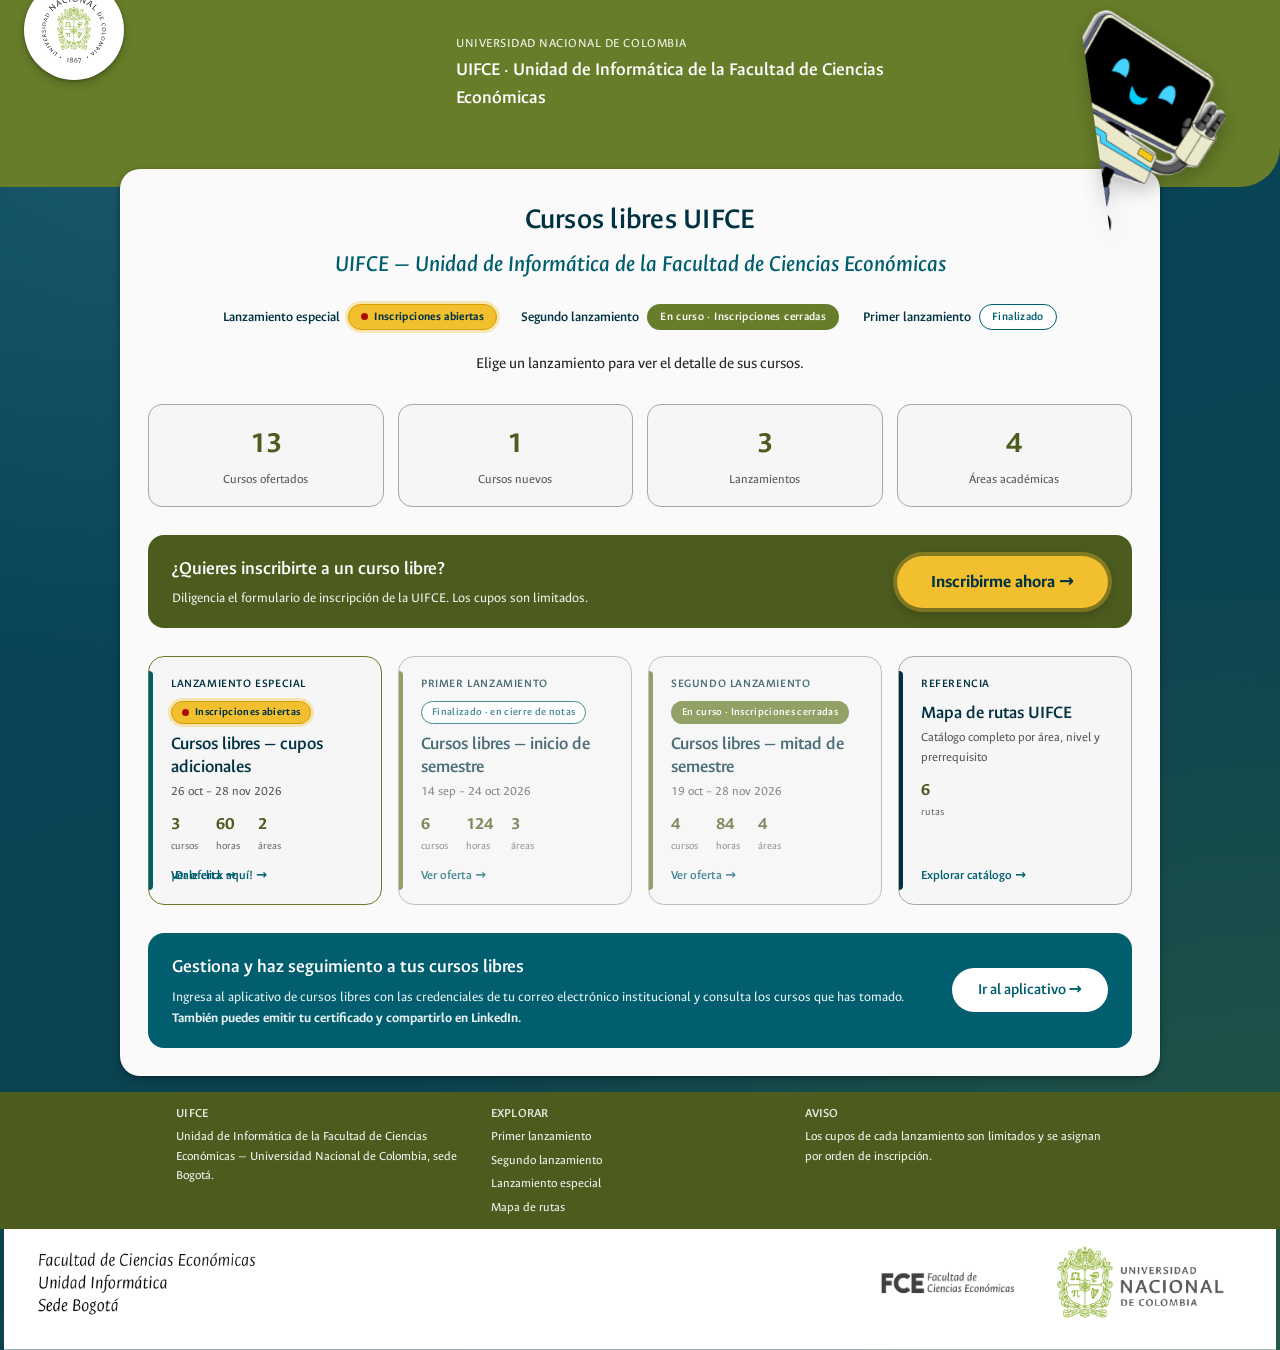
==== commit daa35f1d: "Dim first and second launch cards, darken launch card eyebrows Co-Authored-By: Claude Sonnet 5.5 <no" ====
--- a/index.html
+++ b/index.html
@@ -84,7 +84,7 @@
           <span class="launch-cta alt"><span class="cta-a">Ver oferta →</span><span class="cta-b" aria-hidden="true">¡Dale click aquí! →</span></span>
         </a>
 
-        <a class="launch-card" href="lanzamiento-primer.html">
+        <a class="launch-card past" href="lanzamiento-primer.html">
           <div class="launch-top"><p class="launch-eyebrow">Primer lanzamiento</p><span class="status-pill done">Finalizado · en cierre de notas</span></div>
           <h3>Cursos libres — inicio de semestre</h3>
           <p class="launch-dates">14 sep – 24 oct 2026</p>
@@ -96,7 +96,7 @@
           <span class="launch-cta">Ver oferta →</span>
         </a>
 
-        <a class="launch-card" href="lanzamiento-segundo.html">
+        <a class="launch-card past" href="lanzamiento-segundo.html">
           <div class="launch-top"><p class="launch-eyebrow">Segundo lanzamiento</p><span class="status-pill live">En curso · Inscripciones cerradas</span></div>
           <h3>Cursos libres — mitad de semestre</h3>
           <p class="launch-dates">19 oct – 28 nov 2026</p>
--- a/acceso.css
+++ b/acceso.css
@@ -337,8 +337,7 @@
   font-weight: 600;
   text-transform: uppercase;
   letter-spacing: 0.05em;
-  color: var(--text-body);
-  opacity: 0.6;
+  color: var(--text-title);
 }
 
 .launch-card h3 {
@@ -1146,3 +1145,7 @@
   font-size: 12px;
   padding: 3px 12px;
 }
+
+/* Lanzamiento finalizado: tarjeta atenuada */
+.launch-card.past { opacity: 0.7; }
+.launch-card.past:hover { opacity: 1; }
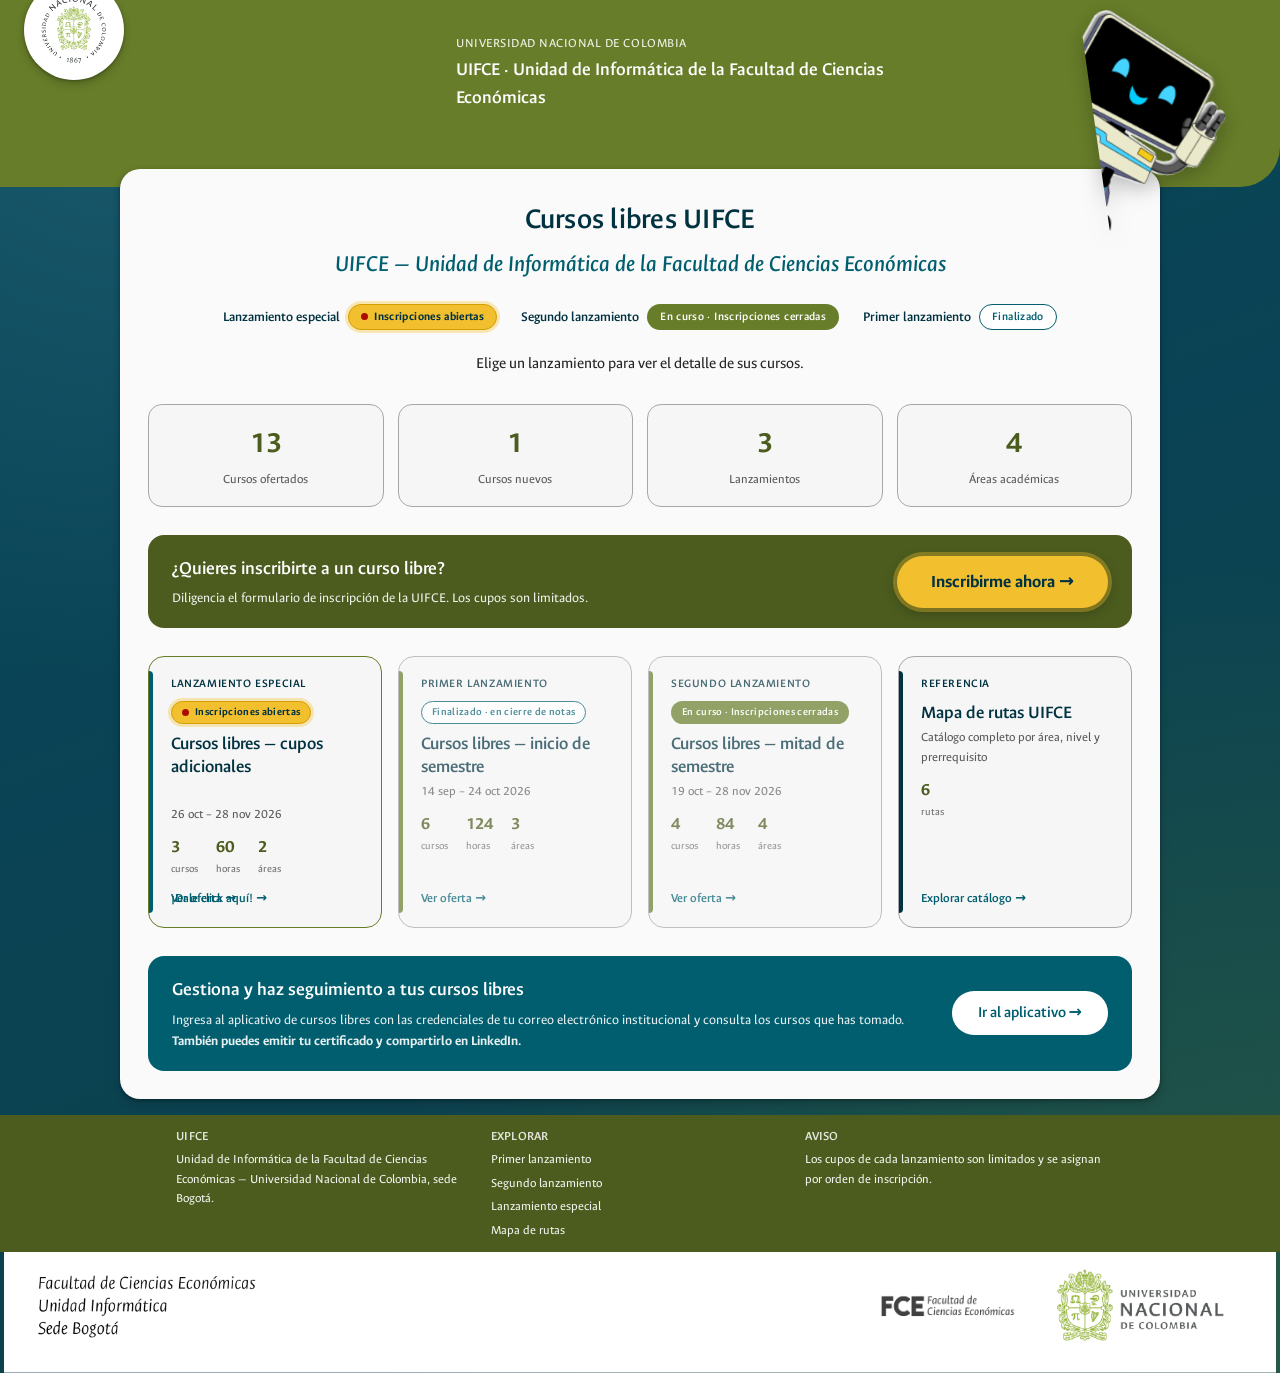
==== commit a6217211: "Special launch: clickable course cards, program icons, descriptions, animated hub title - Course car" ====
--- a/index.html
+++ b/index.html
@@ -74,7 +74,10 @@
 
         <a class="launch-card special blink" href="lanzamiento-especial.html">
           <div class="launch-top"><p class="launch-eyebrow">Lanzamiento especial</p><span class="status-pill open">Inscripciones abiertas</span></div>
-          <h3>Cursos libres — cupos adicionales</h3>
+          <h3 class="title-alt"><span class="t-main">Cursos libres — cupos adicionales</span>
+            <span class="t-course" aria-hidden="true"><img class="t-icon" src="assets/icons/excel.svg" alt=""><span>Excel Básico</span></span>
+            <span class="t-course" aria-hidden="true"><img class="t-icon" src="assets/icons/python.svg" alt=""><img class="t-icon" src="assets/icons/r.svg" alt=""><span>Introducción a la Programación en Python y R</span></span>
+            <span class="t-course" aria-hidden="true"><img class="t-icon" src="assets/icons/powerbi.svg" alt=""><span>Power BI Avanzado</span></span></h3>
           <p class="launch-dates">26 oct – 28 nov 2026</p>
           <div class="launch-stats">
             <div><span class="n">3</span><span class="l">cursos</span></div>
--- a/acceso.css
+++ b/acceso.css
@@ -1149,3 +1149,114 @@
 /* Lanzamiento finalizado: tarjeta atenuada */
 .launch-card.past { opacity: 0.7; }
 .launch-card.past:hover { opacity: 1; }
+
+/* Título alternado: mensaje principal (2.8 s) y cada curso con su icono (1.4 s) */
+.title-alt { display: grid; }
+.title-alt > * { grid-area: 1 / 1; align-self: start; }
+.t-course { display: flex; align-items: center; gap: 10px; opacity: 0; }
+.t-icon { flex: none; width: 32px; height: 32px; padding: 5px; border-radius: 50%; background: #fff; border: 1px solid var(--border-muted); object-fit: contain; box-sizing: border-box; }
+.t-course .t-icon + .t-icon { margin-left: -16px; }
+.t-main { animation: t-main 7s ease-in-out infinite; }
+.t-course:nth-child(2) { animation: t-c1 7s ease-in-out infinite; }
+.t-course:nth-child(3) { animation: t-c2 7s ease-in-out infinite; }
+.t-course:nth-child(4) { animation: t-c3 7s ease-in-out infinite; }
+
+@keyframes t-main { 0%, 36% { opacity: 1; } 40%, 98% { opacity: 0; } 100% { opacity: 1; } }
+@keyframes t-c1 { 0%, 38% { opacity: 0; } 42%, 57% { opacity: 1; } 61%, 100% { opacity: 0; } }
+@keyframes t-c2 { 0%, 58% { opacity: 0; } 62%, 77% { opacity: 1; } 81%, 100% { opacity: 0; } }
+@keyframes t-c3 { 0%, 78% { opacity: 0; } 82%, 96% { opacity: 1; } 99%, 100% { opacity: 0; } }
+
+@media (prefers-reduced-motion: reduce) {
+  .t-main { animation: none; opacity: 1; }
+  .t-course { display: none; animation: none; }
+}
+
+/* Tarjetas de curso clicables hacia el formulario de inscripción (lanzamiento especial) */
+.course-card.enrollable {
+  transition: transform 0.15s ease, box-shadow 0.15s ease, border-color 0.15s ease;
+}
+
+.course-card.enrollable:hover {
+  transform: translateY(-3px);
+  border-color: var(--brand-olive);
+  box-shadow: 0 8px 20px rgba(76, 92, 30, 0.18);
+}
+
+.course-card.enrollable:focus-within {
+  border-color: var(--brand-olive);
+}
+
+.card-enroll {
+  margin-top: auto;
+  height: 44px;
+  display: inline-flex;
+  align-items: center;
+  justify-content: center;
+  background: var(--brand-olive);
+  border-radius: 999px;
+  color: #fff;
+  font-size: 15px;
+  font-weight: 600;
+  text-decoration: none;
+  transition: background 0.15s ease;
+}
+
+/* Extiende el área clicable a toda la tarjeta */
+.card-enroll::after {
+  content: '';
+  position: absolute;
+  inset: 0;
+  border-radius: 16px;
+}
+
+.course-card.enrollable:hover .card-enroll {
+  background: var(--brand-olive-deep);
+}
+
+.card-enroll:focus-visible {
+  outline: none;
+}
+
+.card-enroll:focus-visible::after {
+  outline: 3px solid var(--brand-olive-deep);
+  outline-offset: 2px;
+}
+
+@media (prefers-reduced-motion: reduce) {
+  .course-card.enrollable { transition: none; }
+  .course-card.enrollable:hover { transform: none; }
+}
+
+/* Iconos de cada programa en la tarjeta del curso */
+.card-head {
+  display: flex;
+  align-items: center;
+  gap: 12px;
+}
+
+.card-icons {
+  flex: none;
+  display: inline-flex;
+}
+
+.card-icons img {
+  width: 44px;
+  height: 44px;
+  padding: 8px;
+  box-sizing: border-box;
+  border-radius: 50%;
+  background: #fff;
+  border: 1px solid var(--border-muted);
+  object-fit: contain;
+}
+
+.card-icons img + img {
+  margin-left: -14px;
+}
+
+.card-desc {
+  margin: 0;
+  font-size: 14px;
+  line-height: 1.5;
+  color: var(--text-subtitle);
+}
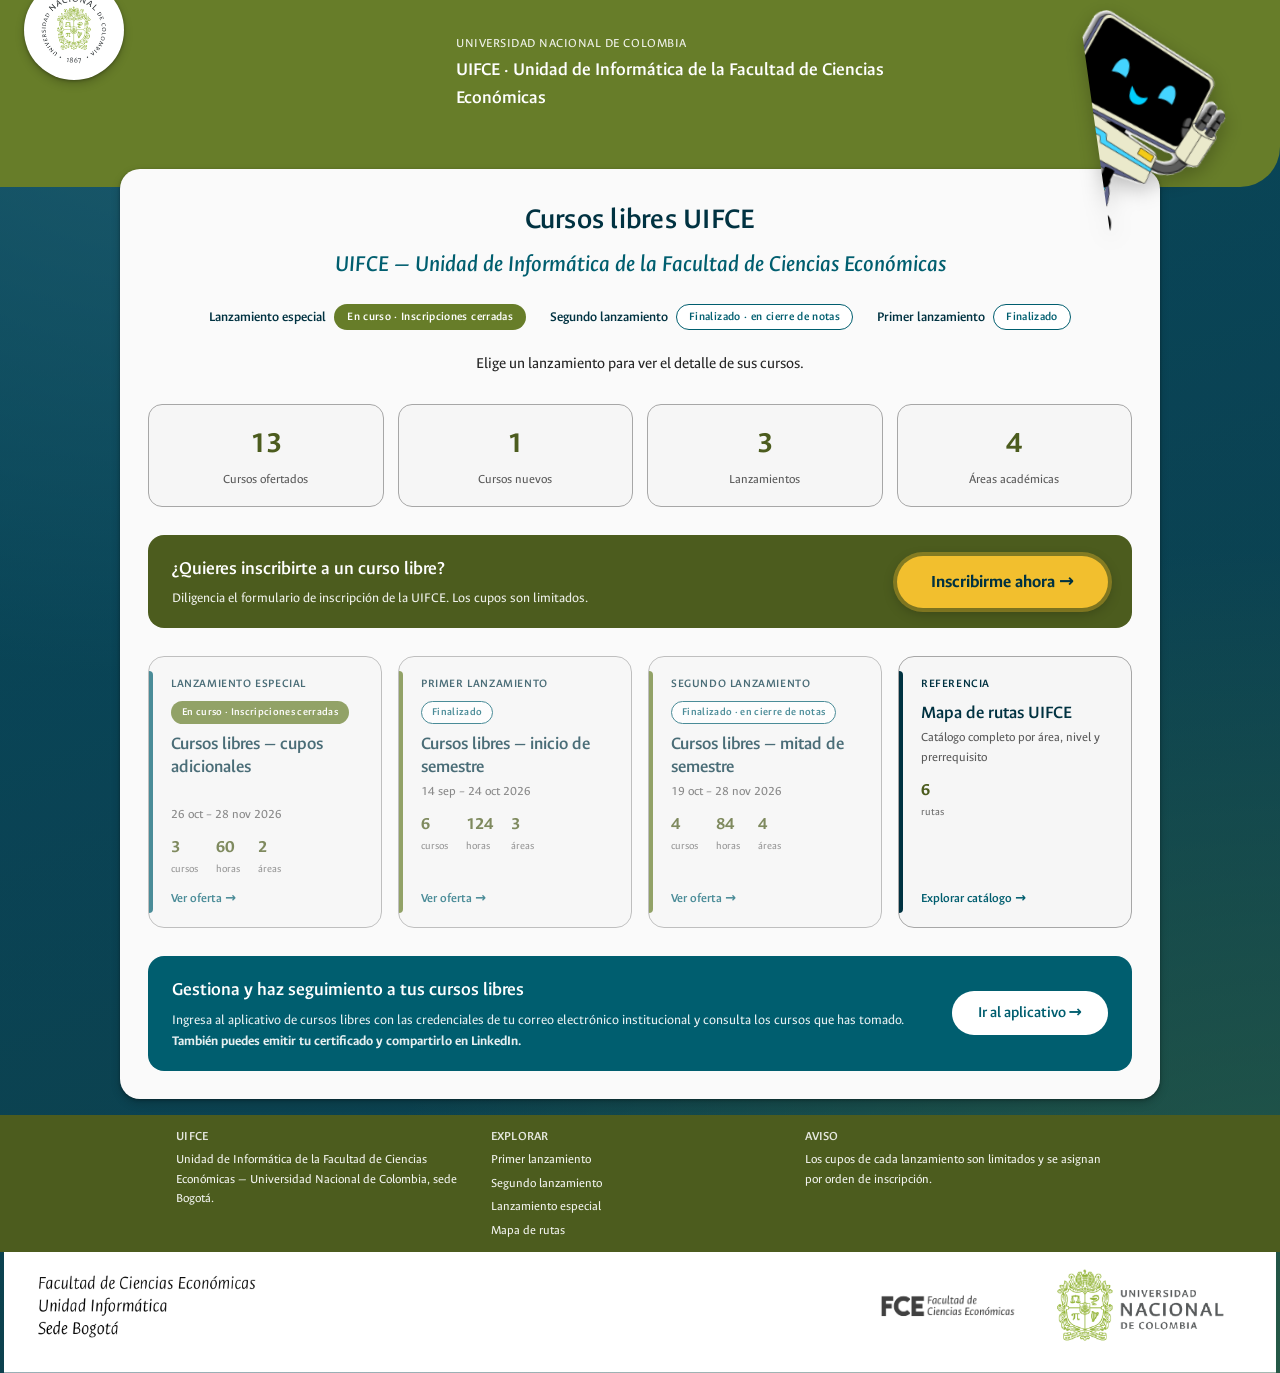
==== commit e5396e66: "Update launch statuses, add course icons to first and second launch - Special launch: in progress, e" ====
--- a/index.html
+++ b/index.html
@@ -6,7 +6,7 @@
 <title>Cursos Libres UIFCE</title>
 <link rel="preconnect" href="https://fonts.googleapis.com">
 <link href="https://fonts.googleapis.com/css2?family=Ancizar+Sans:ital,wght@0,300..700;1,300..700&display=swap" rel="stylesheet">
-<link rel="stylesheet" href="acceso.css">
+<link rel="stylesheet" href="acceso.css?v=20261021">
 </head>
 <body>
 
@@ -35,8 +35,8 @@
         <h1>Cursos libres UIFCE</h1>
         <p class="subtitle">UIFCE — Unidad de Informática de la Facultad de Ciencias Económicas</p>
         <ul class="status-legend" aria-label="Estado de los lanzamientos">
-          <li><span>Lanzamiento especial</span><span class="status-pill open">Inscripciones abiertas</span></li>
-          <li><span>Segundo lanzamiento</span><span class="status-pill live">En curso · Inscripciones cerradas</span></li>
+          <li><span>Lanzamiento especial</span><span class="status-pill live">En curso · Inscripciones cerradas</span></li>
+          <li><span>Segundo lanzamiento</span><span class="status-pill done">Finalizado · en cierre de notas</span></li>
           <li><span>Primer lanzamiento</span><span class="status-pill done">Finalizado</span></li>
         </ul>
         <p class="body-text">Elige un lanzamiento para ver el detalle de sus cursos.</p>
@@ -72,8 +72,8 @@
 
       <section class="launch-grid" aria-label="Lanzamientos disponibles">
 
-        <a class="launch-card special blink" href="lanzamiento-especial.html">
-          <div class="launch-top"><p class="launch-eyebrow">Lanzamiento especial</p><span class="status-pill open">Inscripciones abiertas</span></div>
+        <a class="launch-card special past" href="lanzamiento-especial.html">
+          <div class="launch-top"><p class="launch-eyebrow">Lanzamiento especial</p><span class="status-pill live">En curso · Inscripciones cerradas</span></div>
           <h3 class="title-alt"><span class="t-main">Cursos libres — cupos adicionales</span>
             <span class="t-course" aria-hidden="true"><img class="t-icon" src="assets/icons/excel.svg" alt=""><span>Excel Básico</span></span>
             <span class="t-course" aria-hidden="true"><img class="t-icon" src="assets/icons/python.svg" alt=""><img class="t-icon" src="assets/icons/r.svg" alt=""><span>Introducción a la Programación en Python y R</span></span>
@@ -84,11 +84,11 @@
             <div><span class="n">60</span><span class="l">horas</span></div>
             <div><span class="n">2</span><span class="l">áreas</span></div>
           </div>
-          <span class="launch-cta alt"><span class="cta-a">Ver oferta →</span><span class="cta-b" aria-hidden="true">¡Dale click aquí! →</span></span>
+          <span class="launch-cta">Ver oferta →</span>
         </a>
 
         <a class="launch-card past" href="lanzamiento-primer.html">
-          <div class="launch-top"><p class="launch-eyebrow">Primer lanzamiento</p><span class="status-pill done">Finalizado · en cierre de notas</span></div>
+          <div class="launch-top"><p class="launch-eyebrow">Primer lanzamiento</p><span class="status-pill done">Finalizado</span></div>
           <h3>Cursos libres — inicio de semestre</h3>
           <p class="launch-dates">14 sep – 24 oct 2026</p>
           <div class="launch-stats">
@@ -100,7 +100,7 @@
         </a>
 
         <a class="launch-card past" href="lanzamiento-segundo.html">
-          <div class="launch-top"><p class="launch-eyebrow">Segundo lanzamiento</p><span class="status-pill live">En curso · Inscripciones cerradas</span></div>
+          <div class="launch-top"><p class="launch-eyebrow">Segundo lanzamiento</p><span class="status-pill done">Finalizado · en cierre de notas</span></div>
           <h3>Cursos libres — mitad de semestre</h3>
           <p class="launch-dates">19 oct – 28 nov 2026</p>
           <div class="launch-stats">
